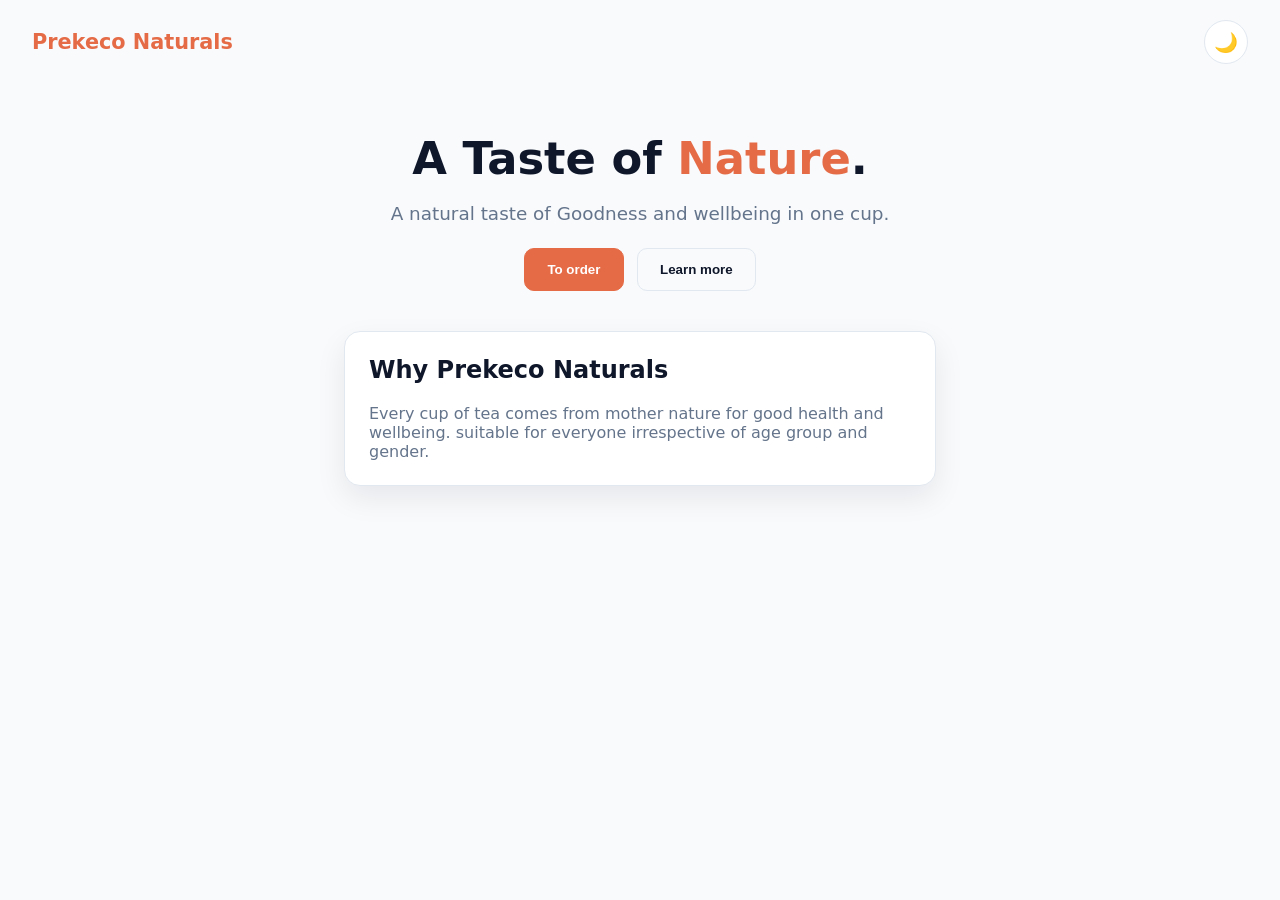
==== theme-switcher/index.html @ 3c8dc76b "first commit" ====
<!DOCTYPE html>
<html lang="en" data-theme="light">
<head>
  <meta charset="UTF-8" />
  <meta name="viewport" content="width=device-width, initial-scale=1.0" />
  <title>Prekeco Naturals</title>
  <link rel="stylesheet" href="index.css" />
</head>
<body>
  <header class="nav">
    <span class="logo">Prekeco Naturals</span>
    <button id="themeToggle" class="theme-btn" aria-label="Toggle theme">🌙</button>
  </header>

  <main class="hero">
    <h1>A Taste of <span class="accent">Nature</span>.</h1>
    <p class="lead">A natural taste of Goodness and wellbeing in one cup.</p>
    <div class="actions">
      <button class="btn primary">To order</button>
      <button class="btn ghost">Learn more</button>
    </div>

    <div class="card">
      <h2>Why Prekeco Naturals</h2>
      <p>Every cup of tea comes from mother nature for good health and wellbeing.
        suitable for everyone irrespective of age group and gender.</p>
    </div>
  </main>

  <script src="script.js"></script>
</body>
</html>
---- theme-switcher/index.css ----
:root {
  --bg: #f8fafc;
  --surface: #ffffff;
  --text: #0f172a;
  --muted: #64748b;
  --accent: #e56b46;
  --accent-text: #ffffff;
  --border: #e2e8f0;
  --shadow: rgba(2, 6, 23, 0.08);
}

[data-theme="dark"] {
  --bg: #0f172a;
  --surface: #1e293b;
  --text: #e2e8f0;
  --muted: #94a3b8;
  --accent: #f88181;
  --accent-text: #0f172a;
  --border: #334155;
  --shadow: rgba(0, 0, 0, 0.45);
}

* { box-sizing: border-box; }

body {
  margin: 0;
  font-family: "Segoe UI", system-ui, sans-serif;
  background: var(--bg);
  color: var(--text);
  min-height: 100vh;
  transition: background 0.3s ease, color 0.3s ease;
}

.nav { display: flex; justify-content: space-between; align-items: center; padding: 1.25rem 2rem; }
.logo { font-weight: 800; font-size: 1.3rem; color: var(--accent); }

.theme-btn {
  width: 44px; height: 44px; font-size: 1.2rem;
  background: var(--surface); color: var(--text);
  border: 1px solid var(--border); border-radius: 50%;
  cursor: pointer;
  transition: background 0.3s, border-color 0.3s, transform 0.15s;
}
.theme-btn:hover { transform: scale(1.08); }

.hero { max-width: 640px; margin: 0 auto; padding: 3rem 1.5rem; text-align: center; }
.hero h1 { font-size: 2.8rem; margin: 0 0 1rem; }
.accent { color: var(--accent); }
.lead { color: var(--muted); font-size: 1.15rem; }

.actions { display: flex; gap: 0.8rem; justify-content: center; margin: 1.5rem 0 2.5rem; }
.btn {
  padding: 0.8rem 1.4rem; border-radius: 10px; font-weight: 700; cursor: pointer;
  border: 1px solid var(--border); background: var(--surface); color: var(--text);
  transition: background 0.3s, color 0.3s, border-color 0.3s;
}
.btn.primary { background: var(--accent); color: var(--accent-text); border-color: var(--accent); }
.btn.ghost { background: transparent; }

.card {
  background: var(--surface); border: 1px solid var(--border);
  border-radius: 16px; padding: 1.5rem;
  box-shadow: 0 12px 30px var(--shadow); text-align: left;
  transition: background 0.3s, border-color 0.3s;
}
.card h2 { margin-top: 0; }
.card p { color: var(--muted); margin-bottom: 0; }
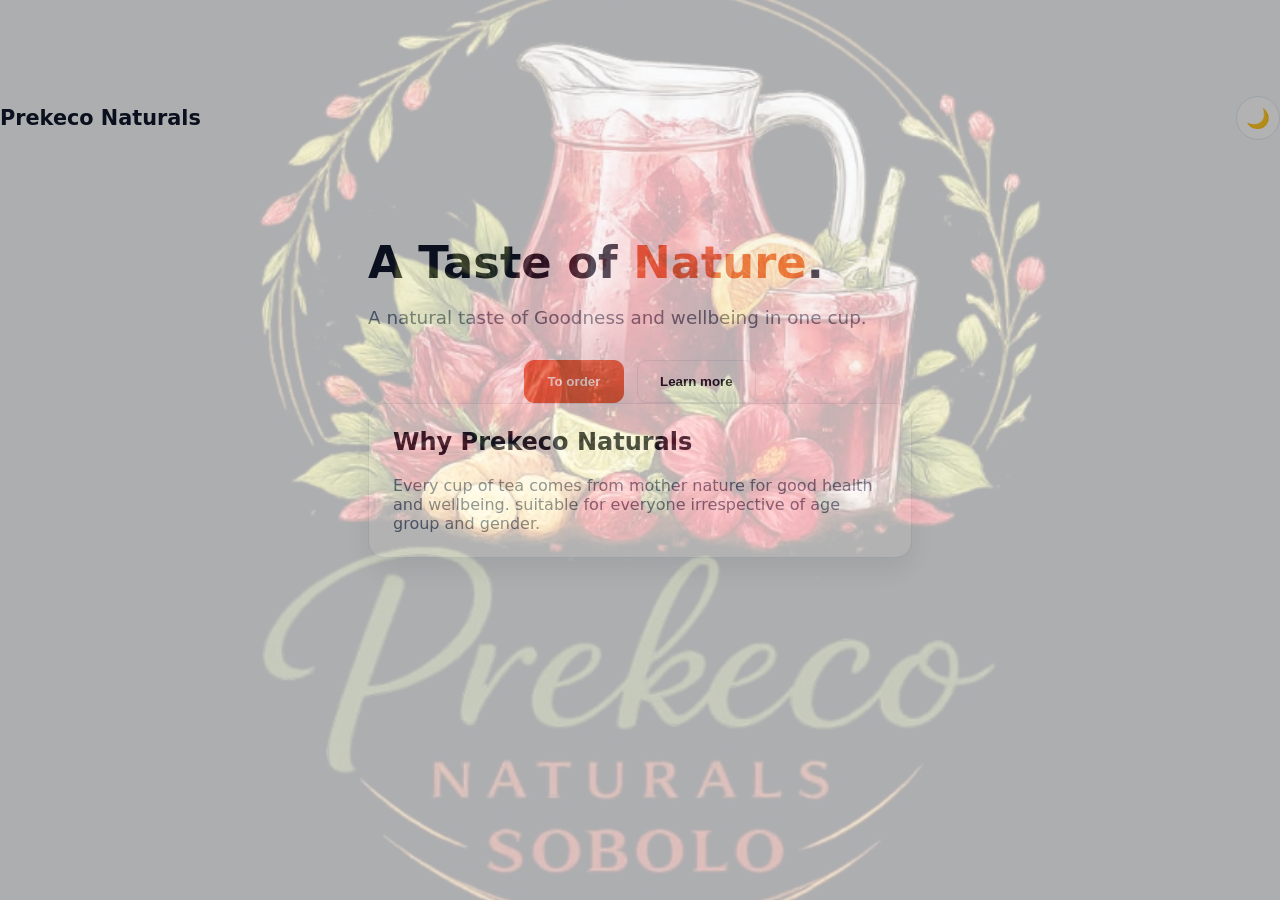
==== commit dbb0e126: "initial commit - Prekeco Naturals website" ====
--- a/theme-switcher/index.html
+++ b/theme-switcher/index.html
@@ -7,6 +7,9 @@
   <link rel="stylesheet" href="index.css" />
 </head>
 <body>
+  <div class="container">
+   <div class="background-image"></div>
+  </div>
   <header class="nav">
     <span class="logo">Prekeco Naturals</span>
     <button id="themeToggle" class="theme-btn" aria-label="Toggle theme">🌙</button>
--- a/theme-switcher/index.css
+++ b/theme-switcher/index.css
@@ -1,67 +1,160 @@
 :root {
-  --bg: #f8fafc;
-  --surface: #ffffff;
-  --text: #0f172a;
-  --muted: #64748b;
-  --accent: #e56b46;
-  --accent-text: #ffffff;
-  --border: #e2e8f0;
-  --shadow: rgba(2, 6, 23, 0.08);
+    --bg: #f8fafc;
+    --surface: #ffffff;
+    --text: #0f172a;
+    --muted: #64748b;
+    --accent: #e56b46;
+    --accent-text: #ffffff;
+    --border: #e2e8f0;
+    --shadow: rgba(2, 6, 23, 0.08);
 }
 
 [data-theme="dark"] {
-  --bg: #0f172a;
-  --surface: #1e293b;
-  --text: #e2e8f0;
-  --muted: #94a3b8;
-  --accent: #f88181;
-  --accent-text: #0f172a;
-  --border: #334155;
-  --shadow: rgba(0, 0, 0, 0.45);
+    --bg: #0f172a;
+    --surface: #1e293b;
+    --text: #e2e8f0;
+    --muted: #94a3b8;
+    --accent: #f88181;
+    --accent-text: #0f172a;
+    --border: #334155;
+    --shadow: rgba(0, 0, 0, 0.45);
 }
 
 * { box-sizing: border-box; }
 
 body {
-  margin: 0;
-  font-family: "Segoe UI", system-ui, sans-serif;
-  background: var(--bg);
-  color: var(--text);
-  min-height: 100vh;
-  transition: background 0.3s ease, color 0.3s ease;
+    margin: 0;
+    font-family: "Segoe UI", system-ui, sans-serif;
+    background: var(--bg);
+    color: var(--text);
+    min-height: 100vh;
+    transition: background 0.3s ease, color 0.3s ease;
 }
 
-.nav { display: flex; justify-content: space-between; align-items: center; padding: 1.25rem 2rem; }
-.logo { font-weight: 800; font-size: 1.3rem; color: var(--accent); }
+/* BACKGROUND IMAGE LAYER - FAINT BACKGROUND */
+.background-image {
+    position: fixed;
+    top: 0;
+    left: 0;
+    width: 100%;
+    height: 100%;
+    background-image: url('photo.jpeg');
+    background-size: cover;
+    background-position: center;
+    background-attachment: fixed;
+    opacity: 0.30;
+    z-index: 0;
+    pointer-events: none;
+}
+
+.container {
+    position: relative;
+    z-index: 1;
+    max-width: 640px;
+    margin: 0 auto;
+    padding: 3rem;
+}
+
+.nav {
+    display: flex;
+    justify-content: space-between;
+    align-items: center;
+    margin-bottom: 3rem;
+}
+
+.logo {
+    font-weight: 800;
+    font-size: 1.3rem;
+    color: var(--text);
+}
 
 .theme-btn {
-  width: 44px; height: 44px; font-size: 1.2rem;
-  background: var(--surface); color: var(--text);
-  border: 1px solid var(--border); border-radius: 50%;
-  cursor: pointer;
-  transition: background 0.3s, border-color 0.3s, transform 0.15s;
+    width: 44px;
+    height: 44px;
+    font-size: 1.2rem;
+    background: var(--surface);
+    color: var(--text);
+    border: 1px solid var(--border);
+    border-radius: 50%;
+    cursor: pointer;
+    transition: background 0.3s, border-color 0.3s, transform 0.35s;
 }
-.theme-btn:hover { transform: scale(1.08); }
 
-.hero { max-width: 640px; margin: 0 auto; padding: 3rem 1.5rem; text-align: center; }
-.hero h1 { font-size: 2.8rem; margin: 0 0 1rem; }
-.accent { color: var(--accent); }
-.lead { color: var(--muted); font-size: 1.15rem; }
+.theme-btn:hover {
+    transform: scale(1.08);
+}
 
-.actions { display: flex; gap: 0.8rem; justify-content: center; margin: 1.5rem 0 2.5rem; }
+.hero {
+    max-width: 640px;
+    margin: 0 auto;
+    padding: 3rem;
+}
+
+.hero h1 {
+    font-size: 2.8rem;
+    margin: 0 0 1rem;
+}
+
+.accent {
+    color: var(--accent);
+}
+
+.lead {
+    color: var(--muted);
+    font-size: 1.15rem;
+    margin-bottom: 2rem;
+}
+
+.actions {
+    display: flex;
+    gap: 0.8rem;
+    justify-content: center;
+}
+
 .btn {
-  padding: 0.8rem 1.4rem; border-radius: 10px; font-weight: 700; cursor: pointer;
-  border: 1px solid var(--border); background: var(--surface); color: var(--text);
-  transition: background 0.3s, color 0.3s, border-color 0.3s;
+    padding: 0.8rem 1.4rem;
+    border-radius: 10px;
+    font-weight: 600;
+    border: 1px solid var(--border);
+    background: var(--surface);
+    color: var(--text);
+    cursor: pointer;
+    transition: background 0.3s, color 0.3s, border-color 0.3s;
 }
-.btn.primary { background: var(--accent); color: var(--accent-text); border-color: var(--accent); }
-.btn.ghost { background: transparent; }
+
+.btn.primary {
+    background: var(--accent);
+    color: var(--accent-text);
+    border: 1px solid var(--accent);
+}
+
+.btn.primary:hover {
+    opacity: 0.9;
+}
+
+.btn.ghost {
+    background: transparent;
+}
+
+.btn.ghost:hover {
+    background: var(--surface);
+}
 
 .card {
-  background: var(--surface); border: 1px solid var(--border);
-  border-radius: 16px; padding: 1.5rem;
-  box-shadow: 0 12px 30px var(--shadow); text-align: left;
-  transition: background 0.3s, border-color 0.3s;
+    background: var(--surface);
+    border: 1px solid var(--border);
+    border-radius: 16px;
+    padding: 1.5rem;
+    box-shadow: 0 12px 30px var(--shadow);
+    transition: background 0.3s, border-color 0.3s;
 }
-.card h2 { margin-top: 0; }
-.card p { color: var(--muted); margin-bottom: 0; }+
+.card h2 {
+    margin-top: 0;
+    font-size: 1.5rem;
+}
+
+.card p {
+    color: var(--muted);
+    margin-bottom: 0;
+}
